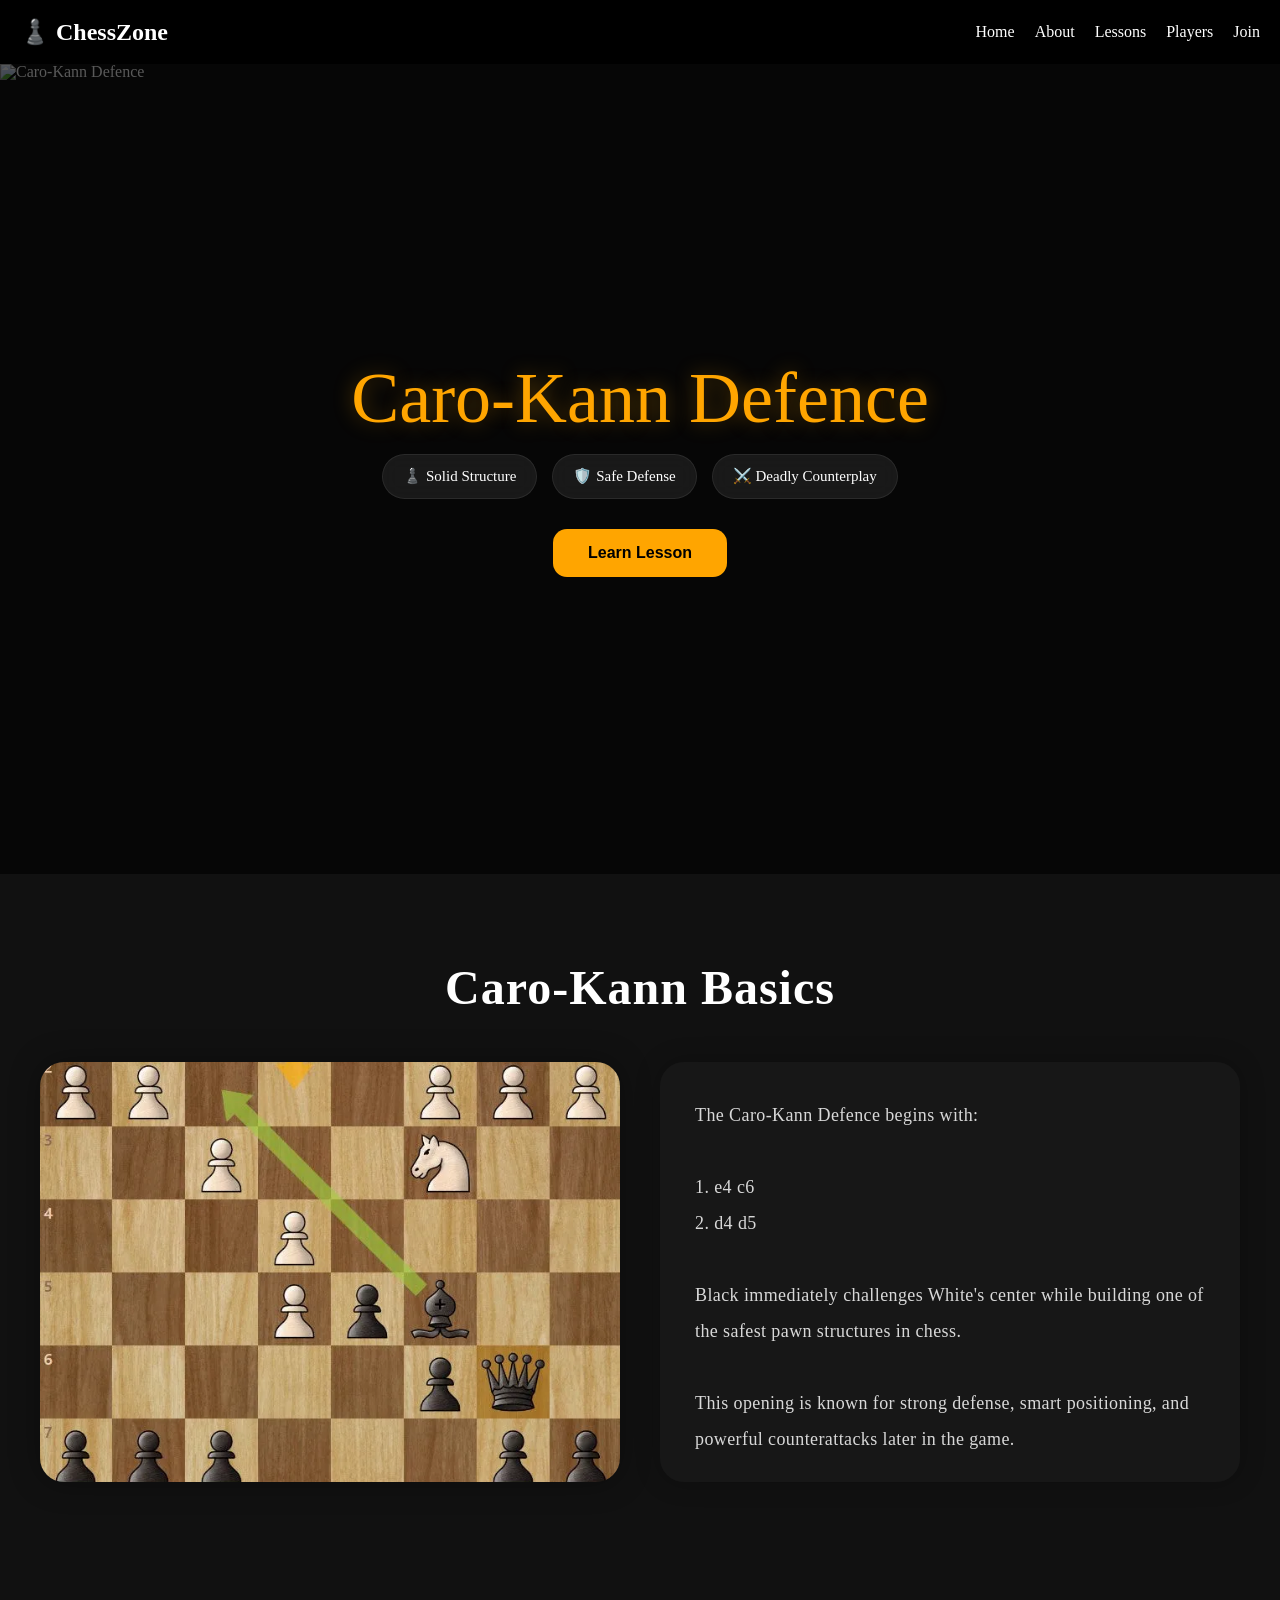
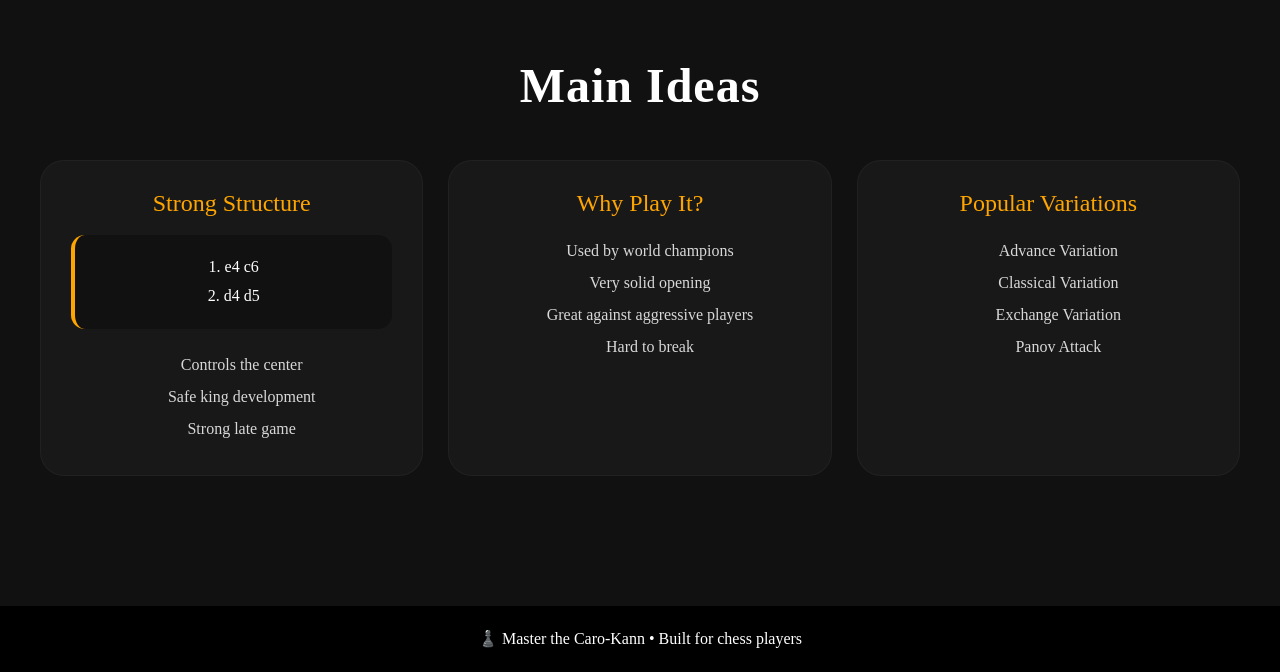
==== lessons/caro.html @ bb21d9ec "add" ====
<!doctype html>
<html lang="en">
  <head>
    <meta charset="UTF-8" />
    <meta name="viewport" content="width=device-width, initial-scale=1.0" />
    <title>Caro-Kann Defence</title>
    <link rel="stylesheet" href="../style/reset.css" />
    <link rel="stylesheet" href="../style/style.css" />
    <link rel="stylesheet" href="../style/responsive.css" />
  </head>
  <body>
    <header class="header">
      <a href="../index.html" class="logo">♟️ ChessZone</a>
      <div class="menu" id="menu">☰</div>
      <nav>
        <ul class="nav-links" id="nav-links">
          <li><a href="../index.html">Home</a></li>
          <li><a href="../index.html#about">About</a></li>
          <li><a href="../index.html#lessons">Lessons</a></li>
          <li><a href="../index.html#players">Players</a></li>
          <li><a href="../index.html#join">Join</a></li>
        </ul>
      </nav>
    </header>
    <section class="opening-hero">
      <img
        src="https://images.unsplash.com/photo-1529699211952-734e80c4d42b?q=80&w=1974&auto=format&fit=crop"
        alt="Caro-Kann Defence"
        class="opening-image"
      />
      <div class="opening-overlay"></div>
      <div class="opening-content">
        <h1>Caro-Kann Defence</h1>
        <div class="opening-text">
          <span>♟️ Solid Structure</span>
          <span>🛡️ Safe Defense</span>
          <span>⚔️ Deadly Counterplay</span>
        </div>
        <button class="opening-btn">Learn Lesson</button>
      </div>
    </section>
    <section class="section">
      <h2>Caro-Kann Basics</h2>
      <div class="about-grid">
        <img src="../images/Caro-Kann-Defense.webp" alt="Caro-Kann Position" />
        <p>
          The Caro-Kann Defence begins with:
          <br /><br />
          1. e4 c6
          <br />
          2. d4 d5
          <br /><br />
          Black immediately challenges White's center while building one of the
          safest pawn structures in chess.
          <br /><br />
          This opening is known for strong defense, smart positioning, and
          powerful counterattacks later in the game.
          <br /><br />
          Many grandmasters choose the Caro-Kann because it is reliable,
          difficult to punish, and leads to strong endgames.
        </p>
      </div>
    </section>
    <section class="section">
      <h2>Main Ideas</h2>
      <div class="opening-grid">
        <div class="opening-card">
          <h3>Strong Structure</h3>
          <div class="opening-moves">
            1. e4 c6 <br />
            2. d4 d5
          </div>
          <ul>
            <li>Controls the center</li>
            <li>Safe king development</li>
            <li>Strong late game</li>
          </ul>
        </div>
        <div class="opening-card">
          <h3>Why Play It?</h3>
          <ul>
            <li>Used by world champions</li>
            <li>Very solid opening</li>
            <li>Great against aggressive players</li>
            <li>Hard to break</li>
          </ul>
        </div>
        <div class="opening-card">
          <h3>Popular Variations</h3>
          <ul>
            <li>Advance Variation</li>
            <li>Classical Variation</li>
            <li>Exchange Variation</li>
            <li>Panov Attack</li>
          </ul>
        </div>
      </div>
    </section>
    <footer>♟️ Master the Caro-Kann • Built for chess players</footer>
    <script src="../script.js"></script>
  </body>
</html>
---- style/style.css ----
* {
  margin: 0;
  padding: 0;
  box-sizing: border-box;
  font-family: "Segoe UI", Arial, sans-serif;
}

html {
  scroll-behavior: smooth;
}

body {
  background: #111;
  color: white;
}

nav {
  position: relative;
  z-index: 1000;
}

.header {
  display: flex;
  justify-content: space-between;
  align-items: center;

  padding: 20px;
  background: black;

  position: relative;
}

.logo {
  font-size: 24px;
  color: white;
  text-decoration: none;
  font-weight: bold;
}

.nav-links {
  display: flex;
  gap: 20px;

  list-style: none;
}

.nav-links a {
  color: white;
  text-decoration: none;
}

.menu {
  display: none;
  color: white;
  font-size: 30px;
  cursor: pointer;
  user-select: none;
  margin-left: auto;
  line-height: 1;
}

.hero {
  height: 90vh;
  background: url("https://images.unsplash.com/photo-1523875194681-bedd468c58bf")
    center/cover;
  display: flex;
  justify-content: center;
  align-items: center;
}

.hero-text {
  text-align: center;
  background: rgba(0, 0, 0, 0.6);
  padding: 25px;
  border-radius: 16px;
  backdrop-filter: blur(4px);
}

.section {
  padding: 80px 30px;
  text-align: center;
}

.section h2 {
  margin-bottom: 40px;
  font-size: 42px;
  font-weight: 700;
  letter-spacing: 1px;
}

.about-grid img {
  width: 100%;
  height: 420px;
  border-radius: 20px;
  object-fit: cover;
  object-position: center;
  box-shadow: 0 0 25px rgba(0, 0, 0, 0.35);
  transition: 0.3s;
}

.about-grid p {
  text-align: left;
  font-size: 18px;
  line-height: 1.9;
  color: #d8d8d8;
  letter-spacing: 0.4px;

  background: #181818;
  padding: 30px;
  border-radius: 20px;

  box-shadow: 0 0 25px rgba(0, 0, 0, 0.3);

  max-height: 420px;
  overflow-y: auto;

  scrollbar-width: thin;
  scrollbar-color: orange #222;
}

.about-grid p::-webkit-scrollbar {
  width: 8px;
}

.about-grid p::-webkit-scrollbar-track {
  background: #222;
  border-radius: 10px;
}

.about-grid p::-webkit-scrollbar-thumb {
  background: orange;
  border-radius: 10px;
}

.about-grid img {
  width: 100%;
  border-radius: 20px;
  object-fit: cover;
  max-height: 420px;

  box-shadow: 0 0 25px rgba(0, 0, 0, 0.35);
  transition: 0.3s;
}

.about-grid img:hover {
  transform: scale(1.02);
}

#cards,
.cards {
  display: grid;
  grid-template-columns: repeat(3, 1fr);
  gap: 20px;
  margin-top: 20px;
}

.card {
  background: #1d1d1d;
  padding: 25px;
  border-radius: 16px;
  transition: 0.3s;
  box-shadow: 0 0 20px rgba(0, 0, 0, 0.25);
}

.card:hover {
  transform: translateY(-5px);
  background: #292929;
}

.cards .card {
  text-decoration: none;
  color: white;
  display: block;
}

.players {
  display: grid;
  grid-template-columns: repeat(3, 1fr);
  gap: 20px;
}

.join-container {
  display: flex;
  justify-content: center;
  align-items: stretch;
  gap: 40px;
  margin-top: 40px;
  flex-wrap: wrap;
}

.join-form-box,
.leaderboard {
  background: #181818;
  padding: 30px;
  border-radius: 20px;
  box-shadow: 0 0 30px rgba(0, 0, 0, 0.35);
}

.join-form-box {
  width: 450px;
}

.join-form-box h2,
.leaderboard h2 {
  font-size: 26px;
  margin-bottom: 25px;
}

.form {
  display: flex;
  flex-direction: column;
  gap: 15px;
  width: 100%;
}

.form input,
.form textarea {
  width: 100%;
  padding: 15px;
  border: none;
  border-radius: 10px;
  background: #f1f1f1;
  font-size: 15px;
  transition: 0.3s;
}

.form input:focus,
.form textarea:focus {
  outline: none;
  background: white;
  box-shadow: 0 0 12px rgba(255, 166, 0, 0.35);
}

.form textarea {
  resize: none;
  height: 120px;
}

.form button {
  padding: 15px;
  border: none;
  border-radius: 10px;
  background: orange;
  cursor: pointer;
  font-weight: bold;
  font-size: 15px;
  transition: 0.3s;
}

.form button:hover {
  background: rgb(255, 187, 61);
  transform: translateY(-2px);
}

.leaderboard {
  width: 360px;
  background: #181818;
  padding: 30px;
  border-radius: 20px;
  box-shadow: 0 0 25px rgba(0, 0, 0, 0.3);
  max-height: 420px;
  overflow-y: auto;
  scrollbar-width: thin;
  scrollbar-color: orange #222;
}

.leaderboard::-webkit-scrollbar {
  width: 8px;
}

.leaderboard::-webkit-scrollbar-track {
  background: #222;
  border-radius: 10px;
}

.leaderboard::-webkit-scrollbar-thumb {
  background: orange;
  border-radius: 10px;
}

.leaderboard h2 {
  margin-bottom: 25px;
}

.leader-card {
  display: flex;
  justify-content: space-between;
  align-items: center;
  background: #252525;
  padding: 16px 18px;
  border-radius: 14px;
  margin-bottom: 14px;
  transition: 0.3s;
}

.leader-card:hover {
  background: #303030;
  transform: translateX(5px);
}

footer {
  text-align: center;
  padding: 25px;
  background: #000;
  margin-top: 40px;
}

/* openings */

.opening-hero {
  position: relative;
  height: 90vh;
  overflow: hidden;
  display: flex;
  justify-content: center;
  align-items: center;
}

.opening-image {
  position: absolute;
  width: 100%;
  height: 100%;
  object-fit: cover;
}

.opening-overlay {
  position: absolute;
  inset: 0;
  background: rgba(0, 0, 0, 0.65);
}

.opening-content {
  position: relative;
  z-index: 2;
  text-align: center;
  padding: 20px;
}

.opening-content h1 {
  font-size: 72px;
  color: orange;
  margin-bottom: 20px;
  text-shadow: 0 0 20px rgba(255, 166, 0, 0.35);
}

.opening-text {
  display: flex;
  justify-content: center;
  gap: 15px;
  flex-wrap: wrap;
}

.opening-text span {
  background: rgba(255, 255, 255, 0.08);
  border: 1px solid rgba(255, 255, 255, 0.08);
  backdrop-filter: blur(10px);
  padding: 14px 20px;
  border-radius: 999px;
  font-size: 15px;
}

.opening-btn {
  margin-top: 30px;
  padding: 15px 35px;
  border: none;
  border-radius: 14px;
  background: orange;
  color: black;
  font-weight: bold;
  font-size: 16px;
  cursor: pointer;
  transition: 0.3s;
}

.opening-btn:hover {
  transform: translateY(-4px);
  background: rgb(255, 190, 67);
}

.section {
  padding: 90px 40px;
}

.section h2 {
  text-align: center;
  font-size: 48px;
  margin-bottom: 50px;
}

.about-grid {
  display: grid;
  grid-template-columns: 1fr 1fr;
  gap: 40px;
  align-items: start;
}

.about-grid img {
  width: 100%;
  border-radius: 24px;
  display: block;
  box-shadow: 0 0 30px rgba(0, 0, 0, 0.35);
}

.about-grid p {
  background: #171717;
  padding: 35px;
  border-radius: 24px;
  color: #d8d8d8;
  font-size: 18px;
  line-height: 2;
  box-shadow: 0 0 25px rgba(0, 0, 0, 0.25);
}

.opening-grid {
  display: grid;
  grid-template-columns: repeat(3, 1fr);
  gap: 25px;
}

.opening-card {
  background: #181818;
  padding: 30px;
  border-radius: 24px;
  transition: 0.3s;
  border: 1px solid rgba(255, 255, 255, 0.04);
}

.opening-card:hover {
  transform: translateY(-6px);
  background: #202020;
}

.opening-card h3 {
  color: orange;
  font-size: 24px;
  margin-bottom: 20px;
}

.opening-card ul {
  margin-left: 20px;
  line-height: 2;
  color: #d8d8d8;
}

.opening-moves {
  background: #111;
  padding: 18px;
  border-radius: 14px;
  margin-bottom: 20px;
  border-left: 4px solid orange;
  line-height: 1.8;
}
---- style/responsive.css ----
@media (max-width: 900px) {
  .about-grid {
    grid-template-columns: 1fr;
  }

  .cards,
  .players {
    grid-template-columns: 1fr 1fr;
  }

  .join-container {
    flex-direction: column;
    align-items: center;
  }

  .leaderboard {
    width: 400px;
  }
}

@media (max-width: 768px) {
  .menu {
    display: block;
  }

  .nav-links {
    display: none;
    flex-direction: column;
    gap: 20px;
    position: absolute;
    top: 75px;
    right: 20px;
    background: #1a1a1a;
    width: 200px;
    padding: 20px;
    border-radius: 12px;
  }

  .nav-links.show {
    display: flex;
  }
}
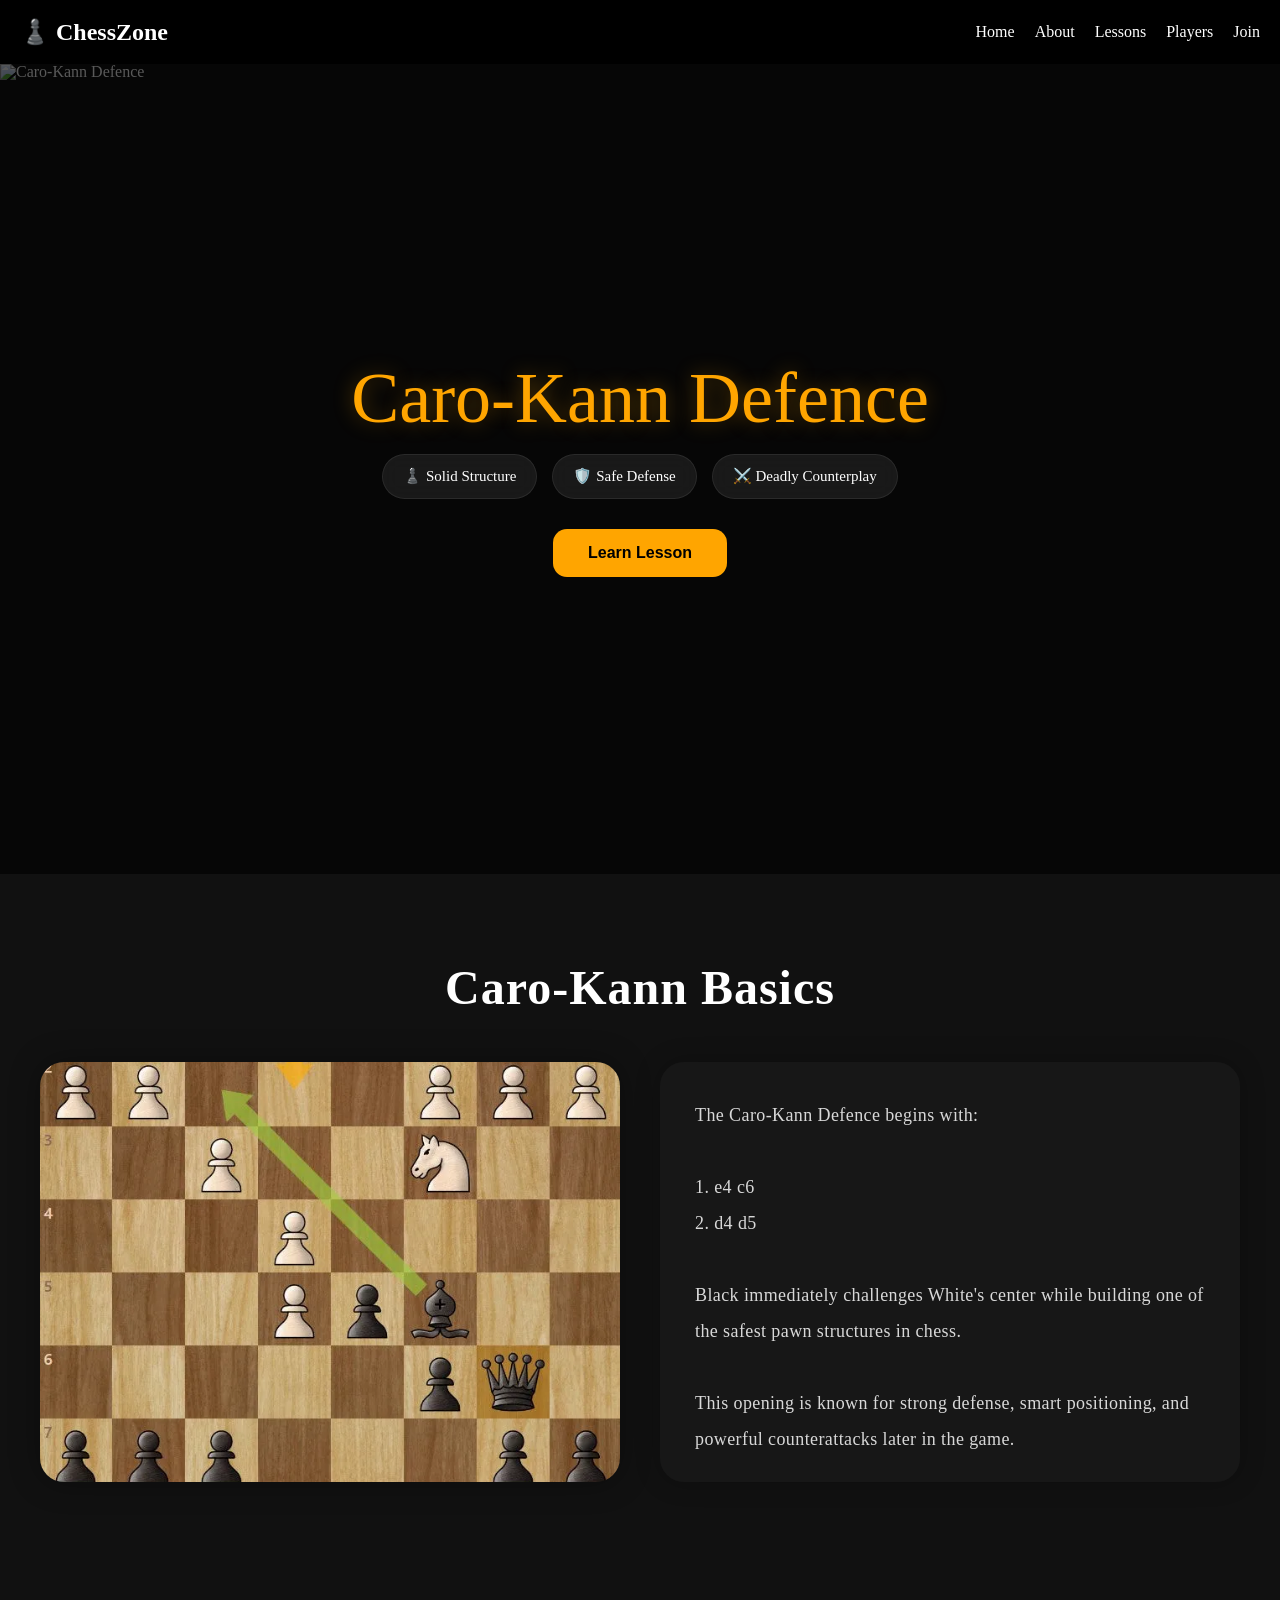
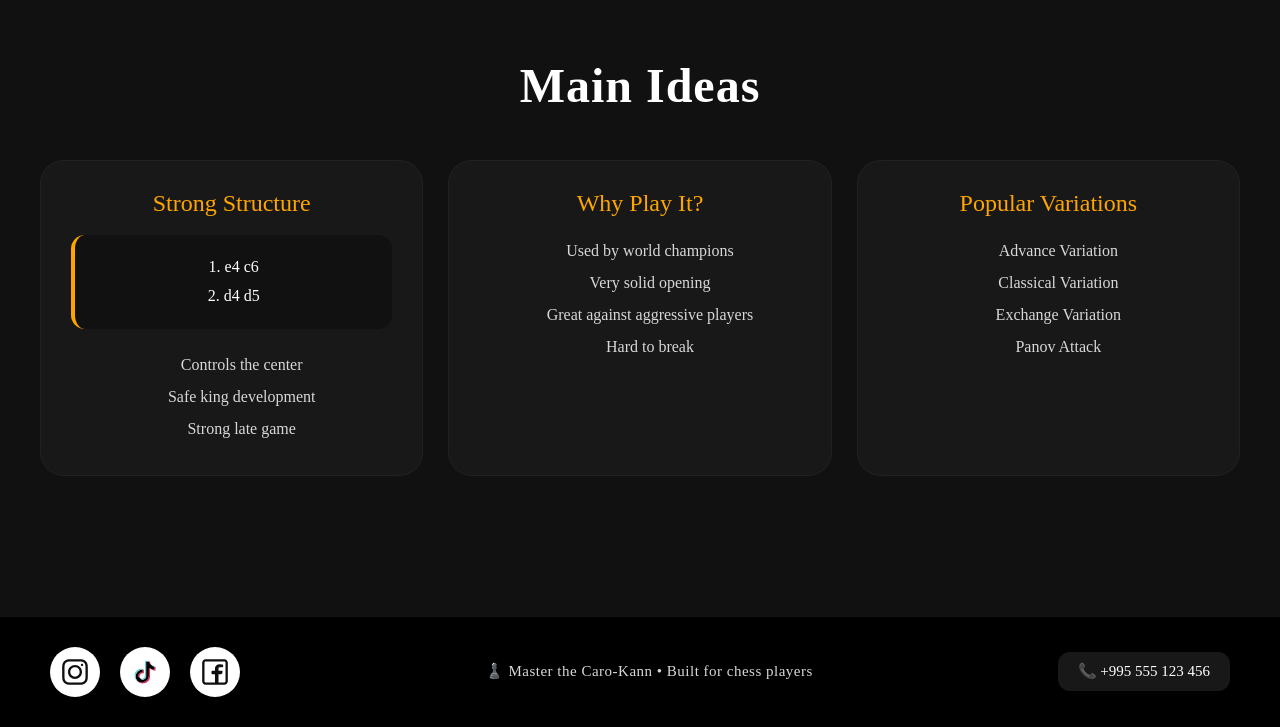
==== commit c6899622: "add" ====
--- a/lessons/caro.html
+++ b/lessons/caro.html
@@ -96,7 +96,37 @@
         </div>
       </div>
     </section>
-    <footer>♟️ Master the Caro-Kann • Built for chess players</footer>
+    <footer class="footer">
+      <div class="footer-left">
+        <a href="https://instagram.com" target="_blank">
+          <img
+            src="../logos/instagram-svgrepo-com.svg"
+            alt="Instagram"
+            class="social-icon"
+          />
+        </a>
+        <a href="https://tiktok.com" target="_blank">
+          <img
+            src="../logos/tiktok-svgrepo-com.svg"
+            alt="tiktok"
+            class="social-icon"
+          />
+        </a>
+        <a href="https://facebook.com" target="_blank">
+          <img
+            src="../logos/facebook-svgrepo-com.svg"
+            alt="facebook"
+            class="social-icon"
+          />
+        </a>
+      </div>
+      <div class="footer-center">
+        <p>♟️ Master the Caro-Kann • Built for chess players</p>
+      </div>
+      <div class="footer-right">
+        <span>📞 +995 555 123 456</span>
+      </div>
+    </footer>
     <script src="../script.js"></script>
   </body>
 </html>
--- a/style/style.css
+++ b/style/style.css
@@ -17,6 +17,18 @@
 nav {
   position: relative;
   z-index: 1000;
+}
+
+footer {
+  background: #000;
+  padding: 30px 50px;
+  margin-top: 50px;
+
+  display: flex;
+  justify-content: space-between;
+  align-items: center;
+
+  border-top: 1px solid rgba(255, 255, 255, 0.08);
 }
 
 .header {
@@ -294,15 +306,80 @@
 }
 
 .leader-card:hover {
-  background: #303030;
+  background: #070707;
   transform: translateX(5px);
 }
 
-footer {
+.footer-left,
+.footer-center,
+.footer-right {
+  display: flex;
+  align-items: center;
+}
+
+.footer-left {
+  gap: 20px;
+}
+
+.footer-left a {
+  width: 50px;
+  height: 50px;
+
+  display: flex;
+  justify-content: center;
+  align-items: center;
+
+  background: #ffffff;
+  border-radius: 50%;
+
+  color: white;
+  text-decoration: none;
+  font-size: 24px;
+
+  transition: 0.3s;
+}
+
+.footer-left a:hover {
+  background: orange;
+  color: black;
+  transform: translateY(-5px);
+}
+
+.footer-center {
+  justify-content: center;
   text-align: center;
-  padding: 25px;
-  background: #000;
-  margin-top: 40px;
+}
+
+.footer-center p {
+  color: #d8d8d8;
+  font-size: 15px;
+  letter-spacing: 0.5px;
+}
+
+.footer-right span {
+  background: #181818;
+  padding: 12px 20px;
+  border-radius: 12px;
+
+  color: white;
+  font-size: 15px;
+
+  transition: 0.3s;
+}
+
+.footer-right span:hover {
+  background: orange;
+  color: black;
+}
+
+.social-icon {
+  width: 28px;
+  height: 28px;
+  transition: 0.3s;
+}
+
+.social-icon:hover {
+  transform: scale(1.15);
 }
 
 /* openings */
--- a/style/responsive.css
+++ b/style/responsive.css
@@ -3,6 +3,7 @@
     grid-template-columns: 1fr;
   }
 
+  .opening-grid,
   .cards,
   .players {
     grid-template-columns: 1fr 1fr;
@@ -13,30 +14,115 @@
     align-items: center;
   }
 
-  .leaderboard {
-    width: 400px;
+  .leaderboard,
+  .join-form-box {
+    width: 100%;
+    max-width: 500px;
+  }
+
+  .opening-content h1 {
+    font-size: 50px;
   }
 }
 
 @media (max-width: 768px) {
+  .footer {
+    display: flex;
+    flex-direction: column;
+    align-items: center;
+    justify-content: center;
+
+    text-align: center;
+    gap: 22px;
+
+    padding: 30px 20px;
+  }
+
+  .footer-left,
+  .footer-center,
+  .footer-right {
+    width: 100%;
+    display: flex;
+    justify-content: center;
+    align-items: center;
+  }
+
+  .footer-center {
+    flex: unset;
+  }
+
+  .footer-center p {
+    max-width: 260px;
+    font-size: 15px;
+    line-height: 1.5;
+  }
+
+  .footer-left {
+    gap: 14px;
+    flex-wrap: wrap;
+  }
+
+  .footer-right span {
+    padding: 12px 18px;
+    font-size: 14px;
+  }
+
+  .social-icon {
+    width: 24px;
+    height: 24px;
+  }
   .menu {
     display: block;
+    z-index: 2000;
+  }
+
+  .header {
+    position: relative;
   }
 
   .nav-links {
     display: none;
     flex-direction: column;
-    gap: 20px;
     position: absolute;
     top: 75px;
     right: 20px;
+    width: 220px;
     background: #1a1a1a;
-    width: 200px;
     padding: 20px;
-    border-radius: 12px;
+    border-radius: 16px;
+    box-shadow: 0 0 25px rgba(0, 0, 0, 0.4);
+    z-index: 1500;
   }
 
   .nav-links.show {
     display: flex;
   }
+
+  .opening-grid,
+  .cards,
+  .players {
+    grid-template-columns: 1fr;
+  }
+
+  .section h2 {
+    font-size: 32px;
+  }
+
+  .opening-content h1 {
+    font-size: 38px;
+  }
+
+  .opening-text span {
+    font-size: 13px;
+    padding: 10px 14px;
+  }
+
+  .about-grid p {
+    font-size: 16px;
+  }
+
+  .leaderboard,
+  .join-form-box {
+    width: 100%;
+  }
 }
